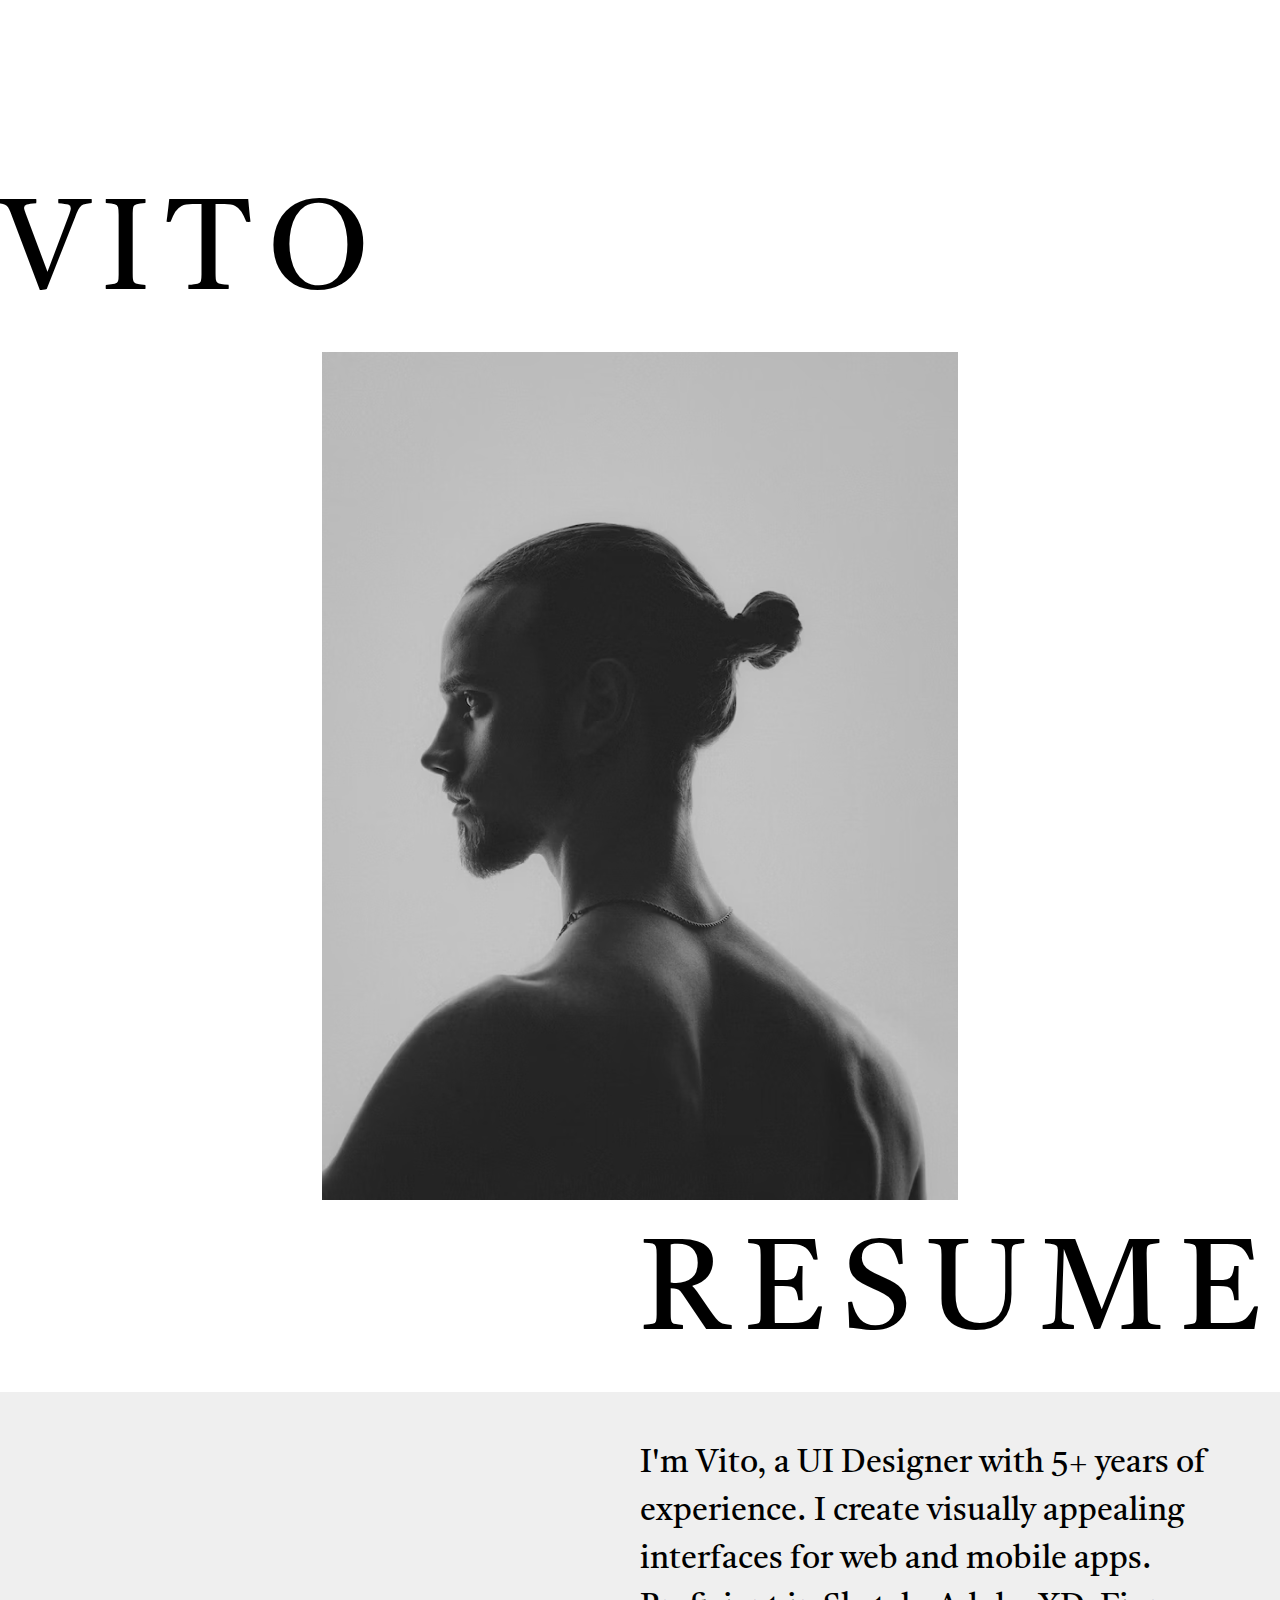
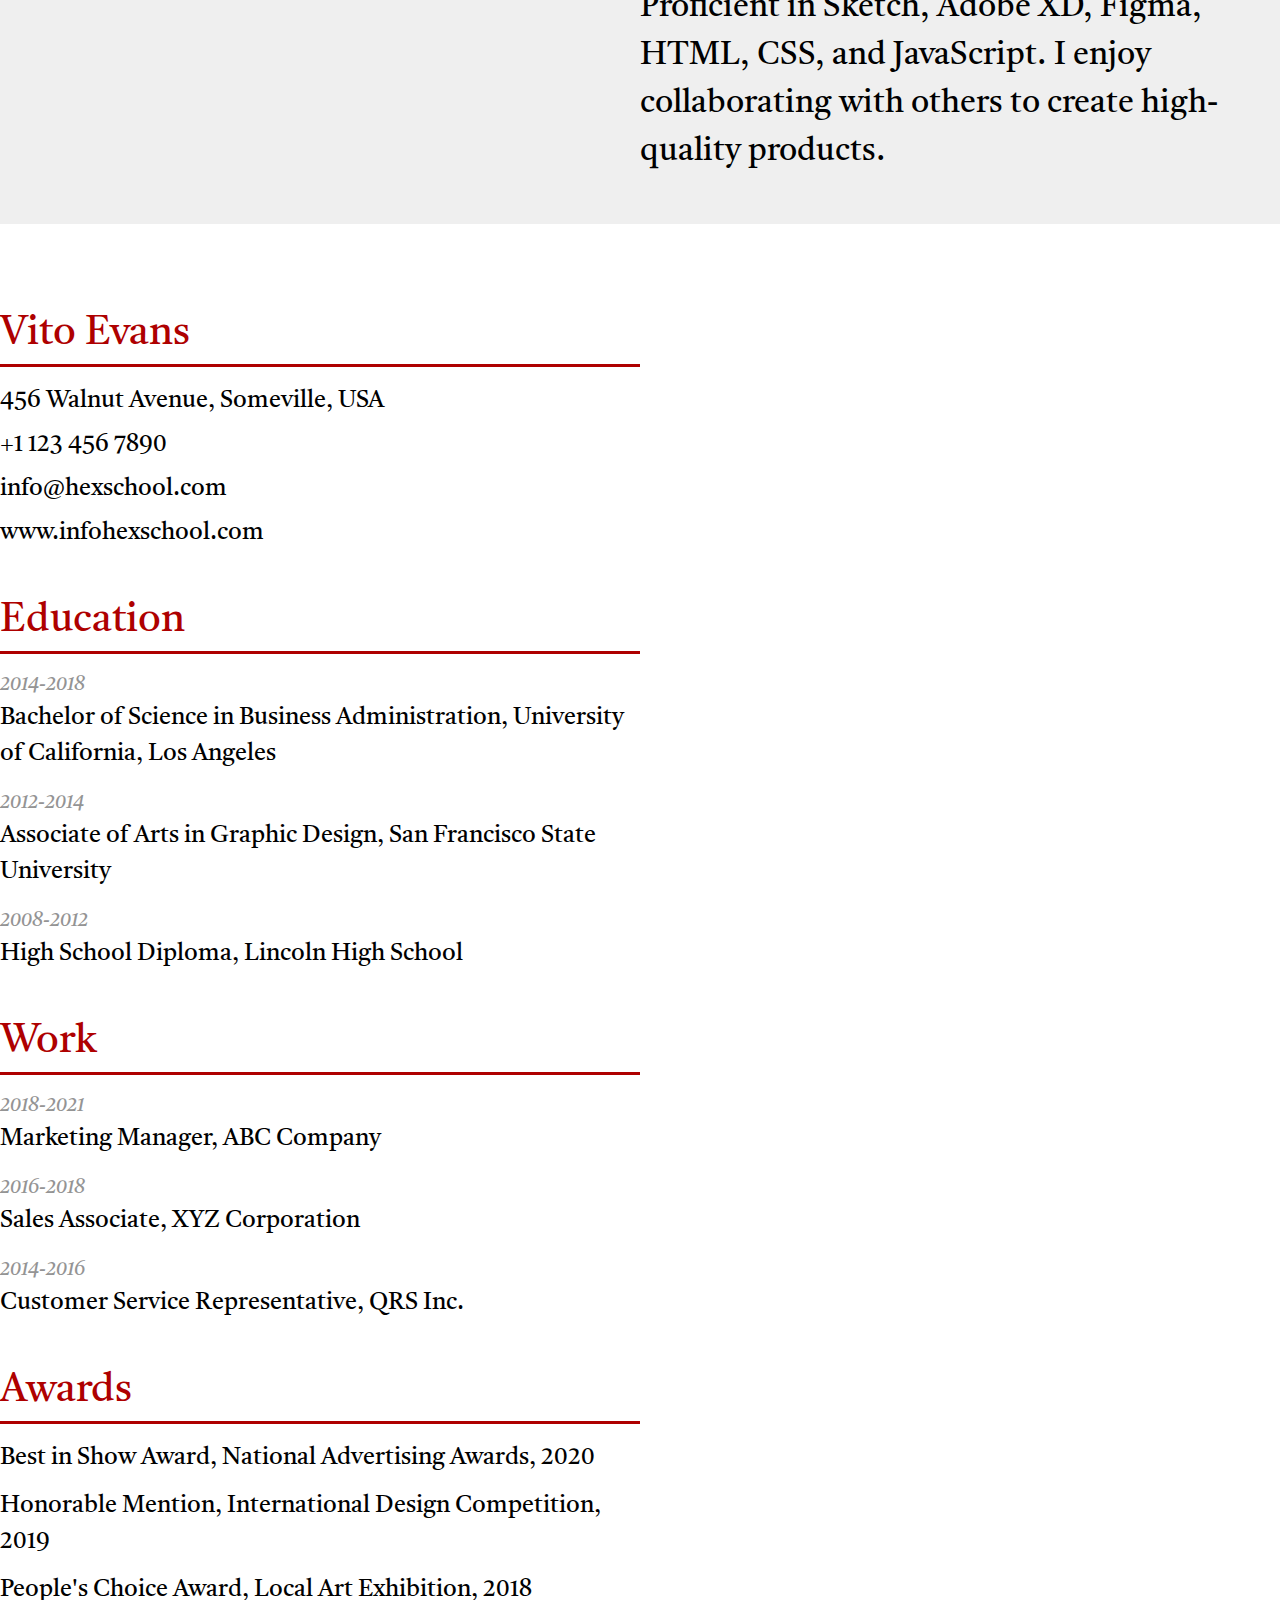
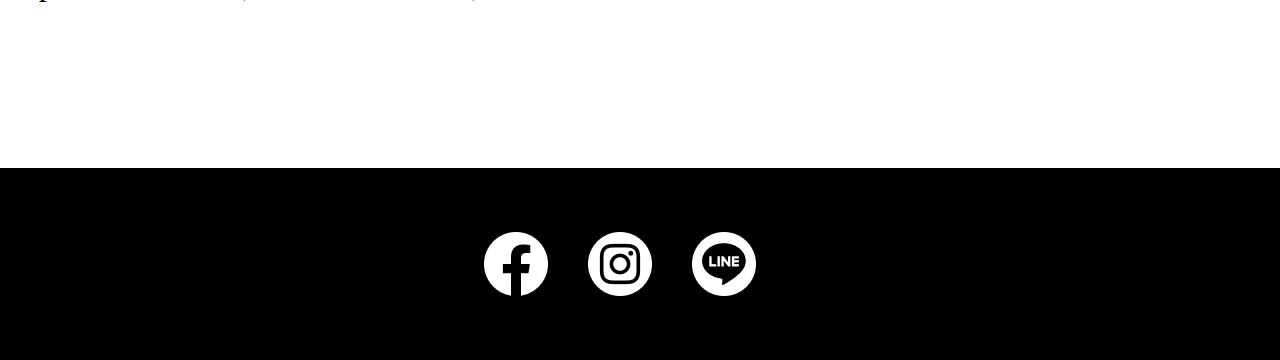
==== hw.html @ 18f0a631 "init" ====
<!DOCTYPE html>
<html lang="en">
  <head>
    <meta charset="UTF-8" />
    <meta name="viewport" content="width=device-width, initial-scale=1.0" />
    <title>Document</title>
    <link rel="stylesheet" href="hw.css" />
    <link rel="preconnect" href="https://fonts.googleapis.com" />
    <link rel="preconnect" href="https://fonts.gstatic.com" crossorigin />
    <link
      href="https://fonts.googleapis.com/css2?family=Castoro:ital@0;1&display=swap"
      rel="stylesheet"
    />
  </head>
  <body>
    <div class="container">
      <h1 class="title mt-40">VITO</h1>
      <img src="img/vito.png" alt="vito logo" class="title-img" />
      <h2 class="title w-50 ml-auto">RESUME</h2>
    </div>
    <div class="main">
      <div class="container">
        <p class="w-50 ml-auto">
          I'm Vito, a UI Designer with 5+ years of experience. I create visually
          appealing interfaces for web and mobile apps. Proficient in Sketch,
          Adobe XD, Figma, HTML, CSS, and JavaScript. I enjoy collaborating with
          others to create high-quality products.
        </p>
      </div>
    </div>
    <div class="container">
      <ul class="w-50 mt-80 content-title mb-40">
        <li class="mb-4"><h3>Vito Evans</h3></li>
        <ul class="mb-10">
          <li class="mb-2">
            <a href="#">456 Walnut Avenue, Someville, USA</a>
          </li>
          <li class="mb-2"><a href="#">+1 123 456 7890</a></li>
          <li class="mb-2"><a href="#">info@hexschool.com</a></li>
          <li><a href="#">www.infohexschool.com</a></li>
        </ul>
        <li class="mb-4"><h3>Education</h3></li>
        <ul class="mb-10">
          <li class="mb-4">
            <p class="education-year">2014-2018</p>
            <p>
              Bachelor of Science in Business Administration, University of
              California, Los Angeles
            </p>
          </li>
          <li class="mb-4">
            <p class="education-year">2012-2014</p>
            <p>
              Associate of Arts in Graphic Design, San Francisco State
              University
            </p>
          </li>
          <li>
            <p class="education-year">2008-2012</p>
            <p>High School Diploma, Lincoln High School</p>
          </li>
        </ul>
        <li class="mb-4"><h3>Work</h3></li>
        <ul class="mb-10">
          <li class="mb-4">
            <p class="education-year">2018-2021</p>
            <p>Marketing Manager, ABC Company</p>
          </li>
          <li class="mb-4">
            <p class="education-year">2016-2018</p>
            <p>Sales Associate, XYZ Corporation</p>
          </li>
          <li>
            <p class="education-year">2014-2016</p>
            <p>Customer Service Representative, QRS Inc.</p>
          </li>
        </ul>
        <li class="mb-4"><h3>Awards</h3></li>
        <ul>
          <li class="mb-3">
            Best in Show Award, National Advertising Awards, 2020
          </li>
          <li class="mb-3">
            Honorable Mention, International Design Competition, 2019
          </li>
          <li>People's Choice Award, Local Art Exhibition, 2018</li>
        </ul>
      </ul>
    </div>
    <footer class="footer">
      <ul class="sociallist">
        <li class="mr-10">
          <a href="#"><img src="img/fb.png" alt="fb" /></a>
        </li>
        <li class="mr-10">
          <a href="#"><img src="img/instagram.png" alt="ig" /></a>
        </li>
        <li class="mr-10">
          <a href="#"><img src="img/line.png" alt="line" /></a>
        </li>
      </ul>
    </footer>
  </body>
</html>
---- hw.css ----
/* http://meyerweb.com/eric/tools/css/reset/ 
   v2.0 | 20110126
   License: none (public domain)
*/

html,
body,
div,
span,
applet,
object,
iframe,
h1,
h2,
h3,
h4,
h5,
h6,
p,
blockquote,
pre,
a,
abbr,
acronym,
address,
big,
cite,
code,
del,
dfn,
em,
img,
ins,
kbd,
q,
s,
samp,
small,
strike,
strong,
sub,
sup,
tt,
var,
b,
u,
i,
center,
dl,
dt,
dd,
ol,
ul,
li,
fieldset,
form,
label,
legend,
table,
caption,
tbody,
tfoot,
thead,
tr,
th,
td,
article,
aside,
canvas,
details,
embed,
figure,
figcaption,
footer,
header,
hgroup,
menu,
nav,
output,
ruby,
section,
summary,
time,
mark,
audio,
video {
  margin: 0;
  padding: 0;
  border: 0;
  font-size: 100%;
  font: inherit;
  vertical-align: baseline;
}
/* HTML5 display-role reset for older browsers */
article,
aside,
details,
figcaption,
figure,
footer,
header,
hgroup,
menu,
nav,
section {
  display: block;
}
body {
  line-height: 1;
}
ol,
ul {
  list-style: none;
}
blockquote,
q {
  quotes: none;
}
blockquote:before,
blockquote:after,
q:before,
q:after {
  content: "";
  content: none;
}
table {
  border-collapse: collapse;
  border-spacing: 0;
}

/*通用樣式*/
*,
*::before,
*::after {
  box-sizing: border-box;
}

body {
  font-family: "Castoro", "微軟正黑體", serif;
  line-height: 1.5;
  font-size: 24px;
}

img {
  height: auto;
  max-width: 100%;
  vertical-align: middle;
}
a {
  display: inline-block;
  text-decoration: none;
  color: black;
}

.red {
  color: #ae0000;
}

.grey {
  background-color: #949494;
}

.container {
  max-width: 1296px;
  margin: 0 auto;
}

.title-img {
  display: block;
  margin: 0 auto;
}

.mt-40 {
  margin-top: 160px;
}

.mb-2 {
  margin-bottom: 8px;
}
.mb-3 {
  margin-bottom: 12px;
}

.mb-4 {
  margin-bottom: 16px;
}
.mb-10 {
  margin-bottom: 40px;
}

.mt-80 {
  margin-top: 80px;
}
.w-50 {
  width: 50%;
}

.ml-auto {
  margin-left: auto;
}
.mr-10 {
  margin-right: 40px;
}

.mb-40 {
  margin-bottom: 160px;
}
/*區塊設定*/
.title {
  font-size: 128px;
  letter-spacing: 0.12em;
}

.main {
  background-color: #efefef;
  padding: 48px 0;
  font-size: 32px;
}

.content-title h3 {
  border-bottom: 3px solid #ae0000;
  color: #ae0000;
  font-size: 40px;
  margin-bottom: 16px;
}

.education-year {
  font-size: 20px;
  font-style: italic;
  color: #949494;
}

.footer {
  background-color: black;
}

.sociallist {
  display: flex;
  justify-content: center;
  padding: 64px 0;
}
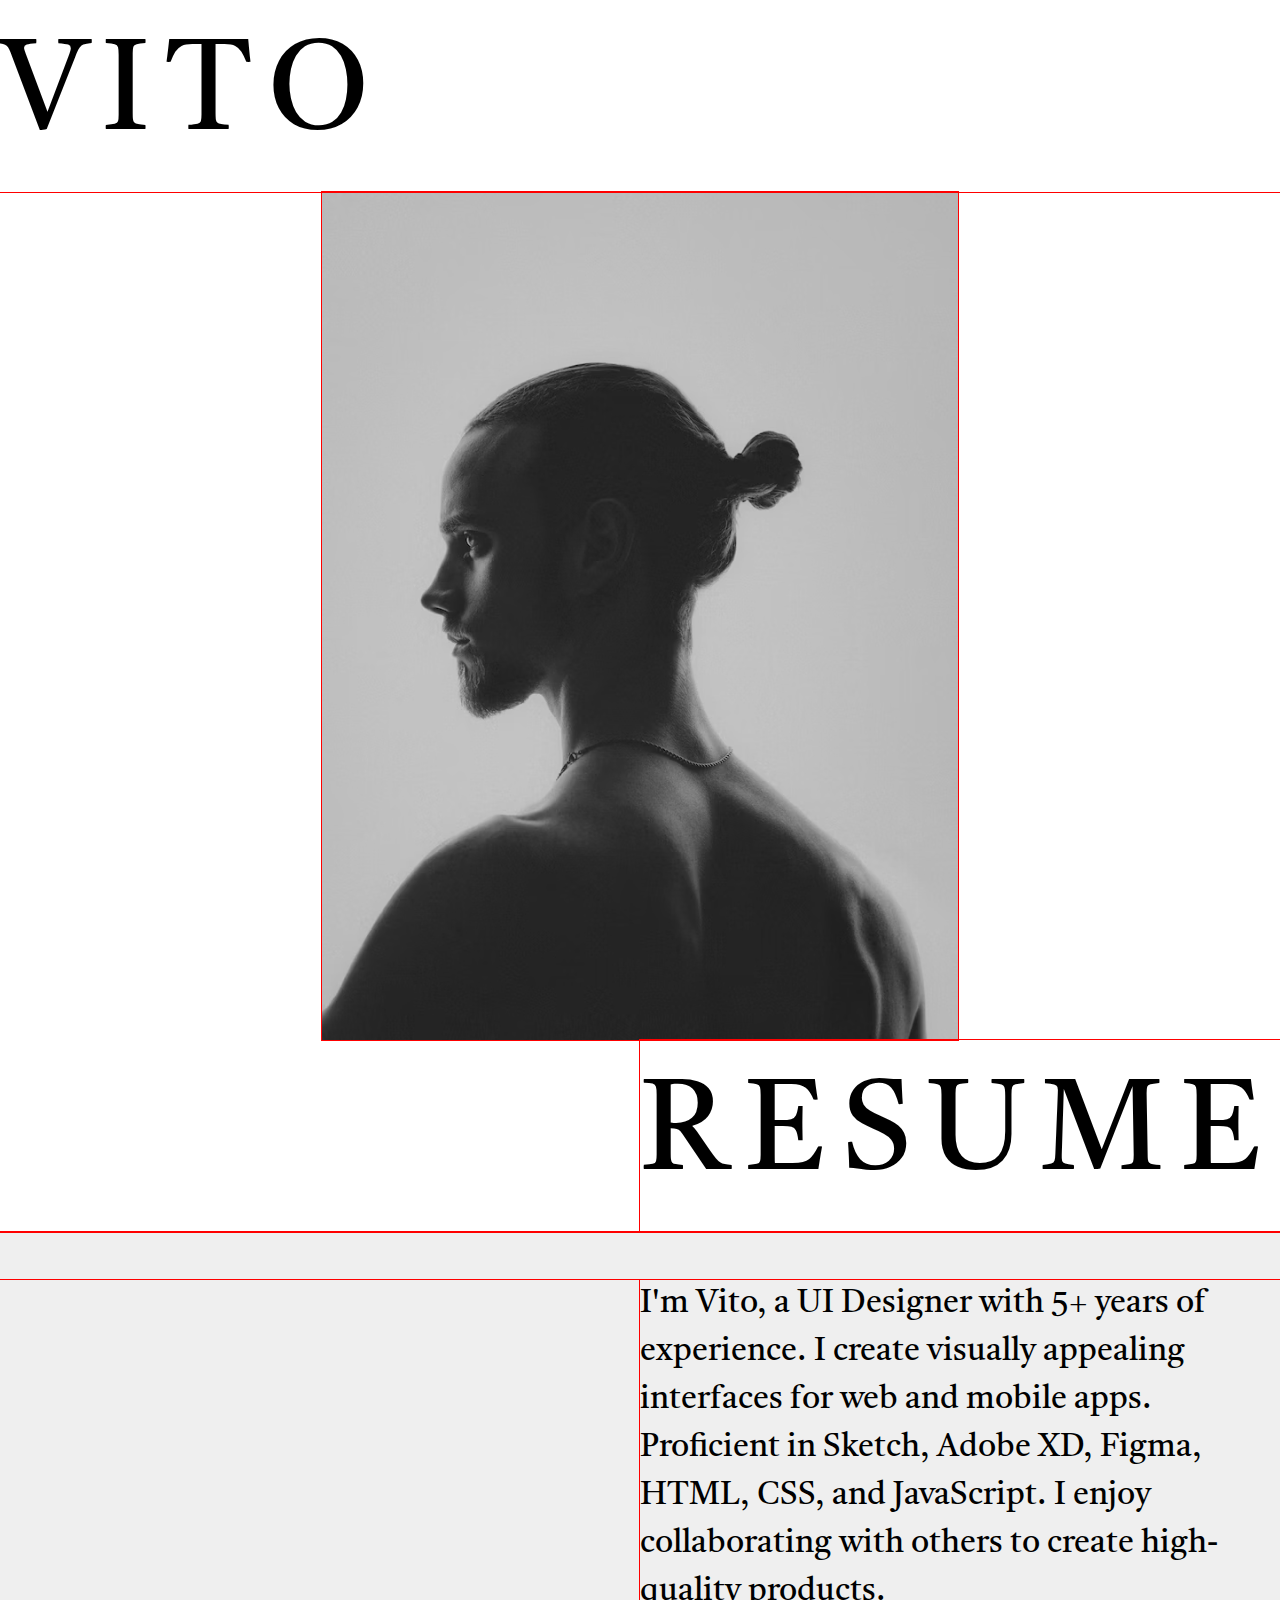
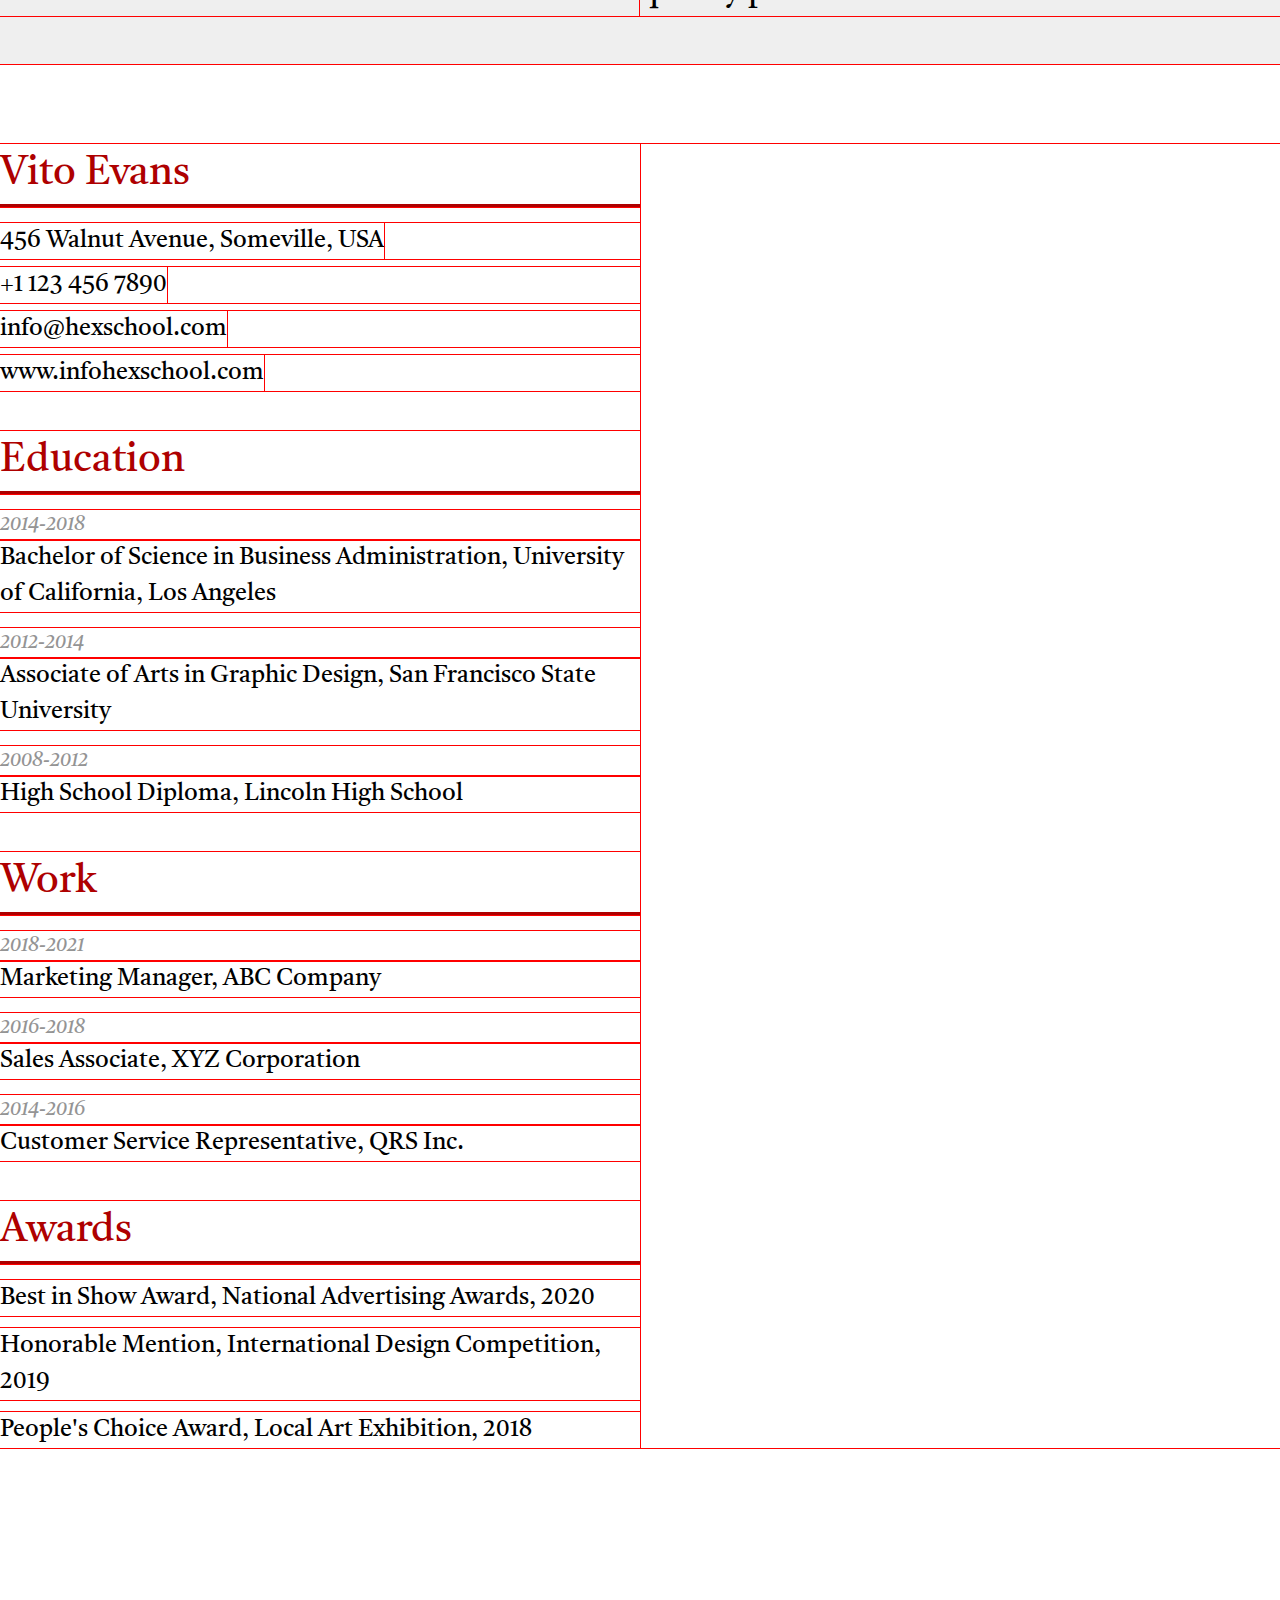
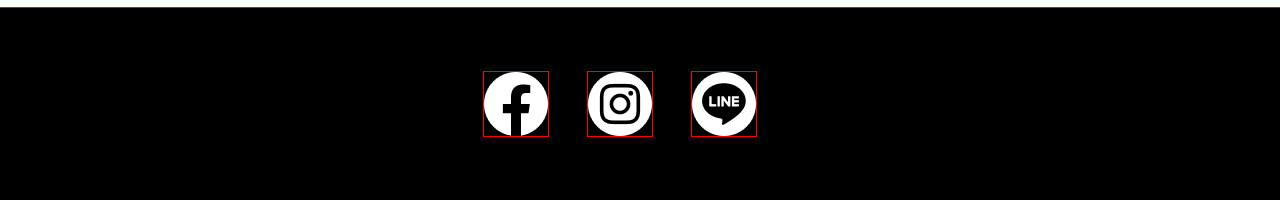
==== commit d69b67cb: "correct boxheight" ====
--- a/hw.html
+++ b/hw.html
@@ -13,11 +13,11 @@
     />
   </head>
   <body>
-    <div class="container">
-      <h1 class="title mt-40">VITO</h1>
+    <header class="container">
+      <h1 class="title pt-40">VITO</h1>
       <img src="img/vito.png" alt="vito logo" class="title-img" />
       <h2 class="title w-50 ml-auto">RESUME</h2>
-    </div>
+    </header>
     <div class="main">
       <div class="container">
         <p class="w-50 ml-auto">
--- a/hw.css
+++ b/hw.css
@@ -133,6 +133,7 @@
 *::before,
 *::after {
   box-sizing: border-box;
+  outline: 1px solid red;
 }
 
 body {
@@ -190,6 +191,10 @@
 
 .mt-80 {
   margin-top: 80px;
+}
+
+.pt-10 {
+  padding-top: 40;
 }
 .w-50 {
   width: 50%;
